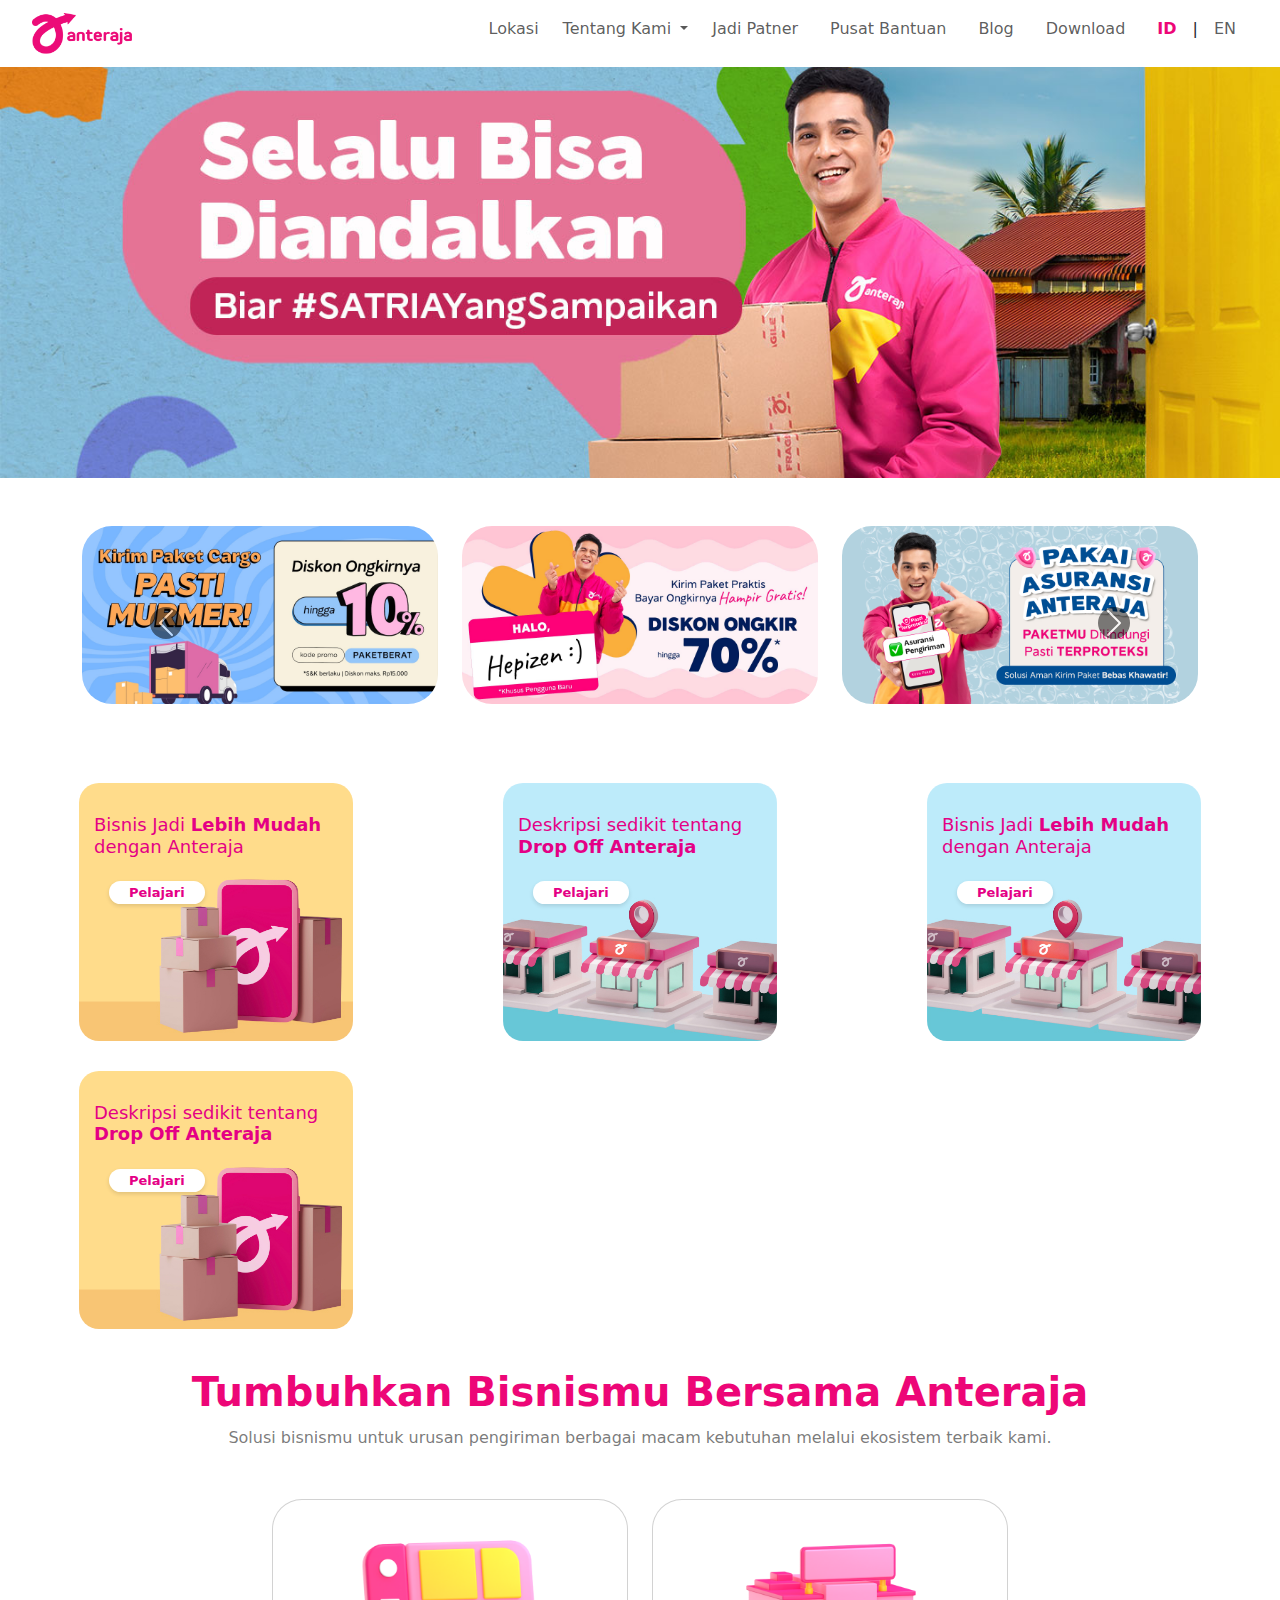
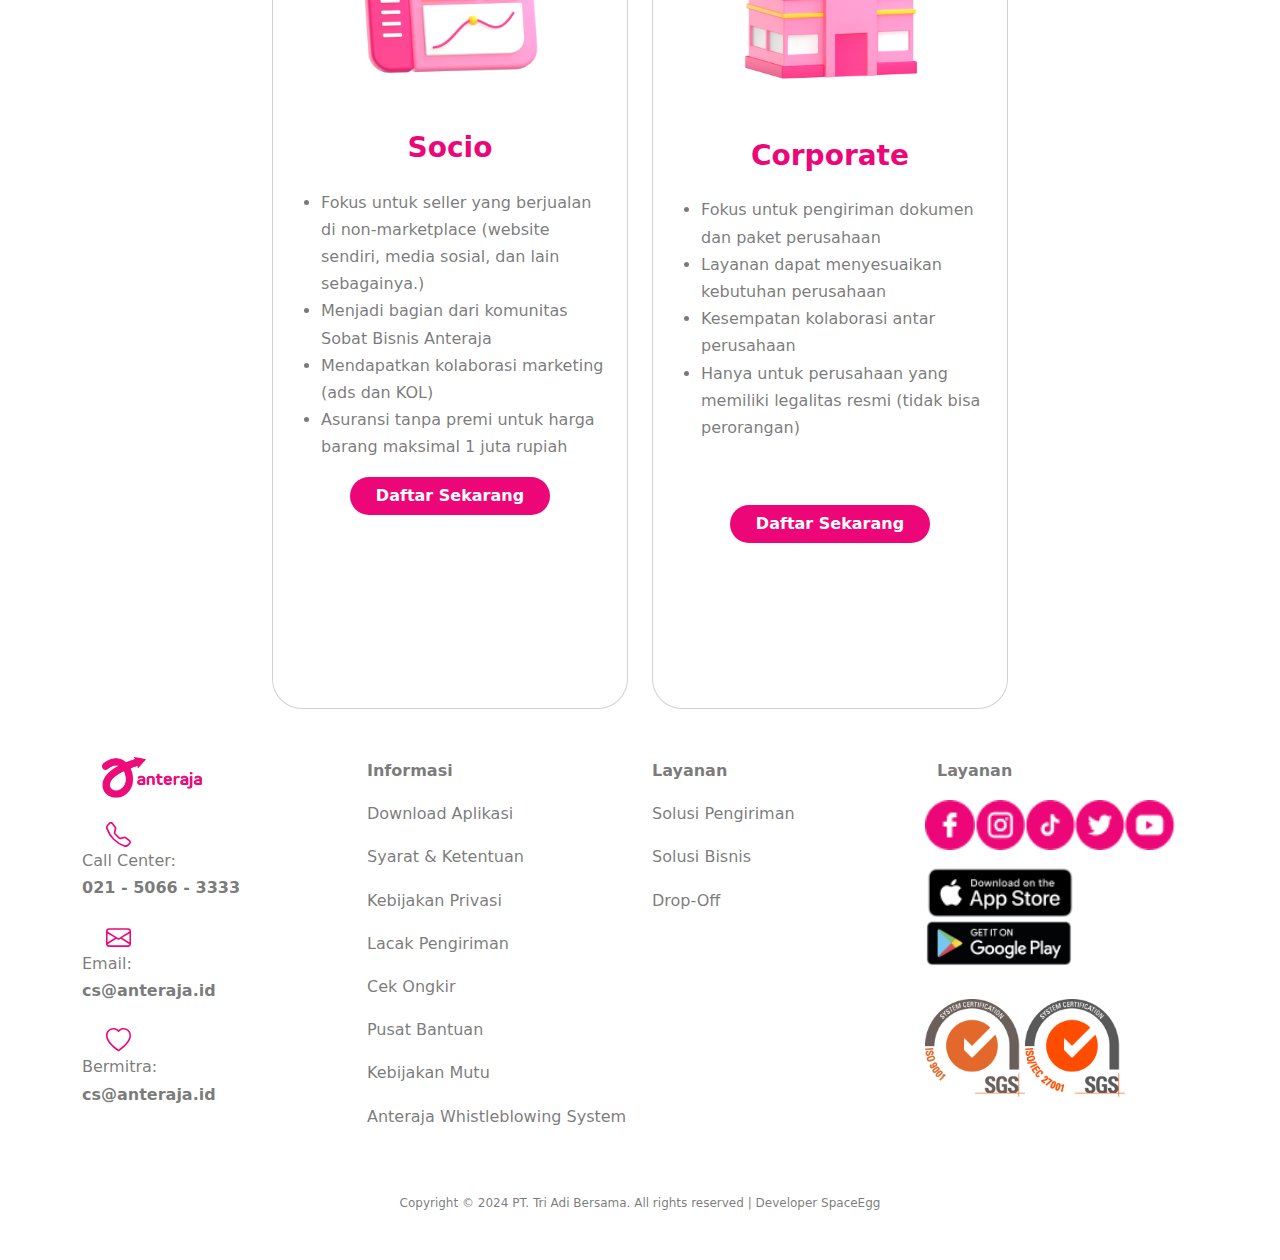
==== index.html @ 0267f09d "change position index.html" ====
<!DOCTYPE html>
<html lang="en">
  <head>
    <meta charset="UTF-8" />
    <meta name="viewport" content="width=device-width, initial-scale=1.0" />
    <link
      href="https://cdn.jsdelivr.net/npm/bootstrap@5.3.3/dist/css/bootstrap.min.css"
      rel="stylesheet"
      integrity="sha384-QWTKZyjpPEjISv5WaRU9OFeRpok6YctnYmDr5pNlyT2bRjXh0JMhjY6hW+ALEwIH"
      crossorigin="anonymous"
    />
    <link rel="stylesheet" type="text/css" href="../css/style.css" />
    <script
      src="https://cdn.jsdelivr.net/npm/@popperjs/core@2.11.8/dist/umd/popper.min.js"
      integrity="sha384-I7E8VVD/ismYTF4hNIPjVp/Zjvgyol6VFvRkX/vR+Vc4jQkC+hVqc2pM8ODewa9r"
      crossorigin="anonymous"
    ></script>
    <script
      src="https://cdn.jsdelivr.net/npm/bootstrap@5.3.3/dist/js/bootstrap.min.js"
      integrity="sha384-0pUGZvbkm6XF6gxjEnlmuGrJXVbNuzT9qBBavbLwCsOGabYfZo0T0to5eqruptLy"
      crossorigin="anonymous"
    ></script>
    <link rel="icon" href="../image/spaceegg.jpg" type="image/jpg" />
    <link rel="stylesheet" href="https://cdn.jsdelivr.net/npm/bootstrap-icons@1.11.3/font/bootstrap-icons.min.css">
    <title>Developer SpaceEgg | AnterAja</title>
  </head>
  <body>
    <!-- NAVBAR -->
    <nav
      class="navbar navbar-expand-lg fixed-top"
      style="background-color: white"
    >
      <div class="container-fluid">
        <a class="navbar-brand" href="#"
          ><img
            src="../image/logo-anteraja_2.png"
            style="width: 100px; margin-left: 20px"
        /></a>
        <button
          class="navbar-toggler"
          type="button"
          data-bs-toggle="offcanvas"
          data-bs-target="#offcanvasNavbar"
          aria-controls="offcanvasNavbar"
          aria-label="Toggle navigation"
        >
          <span class="navbar-toggler-icon"></span>
        </button>
        <div
          class="offcanvas offcanvas-end"
          tabindex="-1"
          id="offcanvasNavbar"
          aria-labelledby="offcanvasNavbarLabel"
        >
          <div class="offcanvas-header">
            <img src="../image/logo-anteraja.png" style="width: 130px" />
            <button
              type="button"
              class="btn-close"
              data-bs-dismiss="offcanvas"
              aria-label="Close"
            ></button>
          </div>
          <div class="offcanvas-body">
            <ul class="navbar-nav justify-content-end flex-grow-1 pe-3">
              <li class="nav-item">
                <a class="nav-link mx-lg-2" href="#">Lokasi</a>
              </li>
              <li class="nav-item dropdown">
                <a
                  class="nav-link dropdown-toggle"
                  href="#"
                  role="button"
                  data-bs-toggle="dropdown"
                  aria-expanded="false"
                >
                  Tentang Kami
                </a>
                <ul class="dropdown-menu">
                  <li><a class="dropdown-item" href="#">Profil</a></li>
                  <li><a class="dropdown-item" href="#">Karir</a></li>
                  <li><a class="dropdown-item" href="#">Pengiriman</a></li>
                  <li><a class="dropdown-item" href="#">Drop-Off</a></li>
                  <li><a class="dropdown-item" href="#">Solusi Bisnis</a></li>
                </ul>
              </li>
              <li class="nav-item">
                <a class="nav-link mx-lg-2" href="#">Jadi Patner</a>
              </li>
              <li class="nav-item">
                <a class="nav-link mx-lg-2" href="#">Pusat Bantuan</a>
              </li>
              <li class="nav-item">
                <a class="nav-link mx-lg-2" href="#">Blog</a>
              </li>
              <li class="nav-item">
                <a class="nav-link mx-lg-2" href="#">Download</a>
              </li>
              <li class="nav-item d-flex">
                <a class="nav-link mx-lg-2" href="#"><strong style="color: #ed0677;">ID</strong></a>
                <p style="margin-top: 8px">|</p>
                <a class="nav-link mx-lg-2" href="#">EN</a>
              </li>
            </ul>
          </div>
        </div>
      </div>
    </nav>
    <!-- CAROUSEL -->
    <section class="">
      <img
        src="../image/img-jumbotron.jpg"
        class="img-fluid img-jumbotron"
        style="width: 100%"
        alt="image-jumbotron"
      />
    </section>

    <section class="pt-5 pb-5">
      <div class="container">
        <div class="row">
          <div class="col-12">
            <div
              id="carouselExampleControls"
              class="carousel slide content-web"
              data-bs-ride="carousel"
            >
                <div class="carousel-inner">
                    <!-- SLIDER 1 -->
                    <div class="carousel-item active">
                    <div class="row">
                        <div class="col-md-4 mb-3">
                        <img
                            class="img-fluid"
                            style="border-radius: 30px"
                            alt="100%x280"
                            src="../image/img_carousel_1.jpg"
                        />
                        </div>
                        <div class="col-md-4 mb-3">
                        <img
                            class="img-fluid"
                            style="border-radius: 30px"
                            alt="100%x280"
                            src="../image/img_carousel_2.jpg"
                        />
                        </div>
                        <div class="col-md-4 mb-3">
                        <img
                            class="img-fluid"
                            style="border-radius: 30px"
                            alt="100%x280"
                            src="../image/img_carousel_3.jpg"
                        />
                        </div>
                    </div>
                    </div>
                    <!-- SLIDER 2 -->
                    <div class="carousel-item">
                    <div class="row">
                        <div class="col-md-4 mb-3">
                        <img
                            class="img-fluid"
                            style="border-radius: 30px"
                            alt="100%x280"
                            src="../image/img_carousel_4.jpg"
                        />
                        </div>
                        <div class="col-md-4 mb-3">
                        <img
                            class="img-fluid"
                            style="border-radius: 30px"
                            alt="100%x280"
                            src="../image/img_carousel_5.png"
                        />
                        </div>
                        <div class="col-md-4 mb-3">
                        <img
                            class="img-fluid"
                            style="border-radius: 30px"
                            alt="100%x280"
                            src="../image/img_carousel_6.png"
                        />
                        </div>
                    </div>
                    </div>
                    <!-- SLIDER 3 -->
                    <div class="carousel-item">
                    <div class="row">
                        <div class="col-md-4 mb-3">
                        <img
                            class="img-fluid"
                            style="border-radius: 30px"
                            alt="100%x280"
                            src="../image/img_carousel_1.jpg"
                        />
                        </div>
                        <div class="col-md-4 mb-3">
                        <img
                            class="img-fluid"
                            style="border-radius: 30px"
                            alt="100%x280"
                            src="../image/img_carousel_2.jpg"
                        />
                        </div>
                        <div class="col-md-4 mb-3">
                        <img
                            class="img-fluid"
                            style="border-radius: 30px"
                            alt="100%x280"
                            src="../image/img_carousel_3.jpg"
                        />
                        </div>
                    </div>
                    </div>

                </div>

                <!-- BUTTON PREV -->
                <button
                  class="carousel-control-prev"
                  type="button"
                  data-bs-target="#carouselExampleControls"
                  data-bs-slide="prev"
                >
                  <span
                    class="carousel-control-prev-icon"
                    aria-hidden="true"
                  ></span>
                  <span class="visually-hidden">Previous</span>
                </button>

                <!-- BUTTON -->
                <button
                  class="carousel-control-next"
                  type="button"
                  data-bs-target="#carouselExampleControls"
                  data-bs-slide="next"
                >
                  <span
                    class="carousel-control-next-icon"
                    aria-hidden="true"
                  ></span>
                  <span class="visually-hidden">Next</span>
                </button>
              </div>

            </div>
          </div>
        </div>
      </div>
    </section>

    <!-- LIST CARD -->
    <div class="container-list-card">
      <div class="list-card">
        <div class="list-card-body">
          <img src="..//image/cta-1.jpg" class="card-img" alt="Gambar 1" />
          <h5 class="list-title">
            Bisnis Jadi <span>Lebih Mudah</span> <br />dengan Anteraja
          </h5>
          <a href="#" class="list-link">Pelajari</a>
        </div>
      </div>

      <div class="list-card">
        <div class="list-card-body">
          <img src="..//image/cta-2.jpg" class="card-img" alt="Gambar 2" />
          <h5 class="list-title">
            Deskripsi sedikit tentang <span>Drop Off Anteraja</span>
          </h5>
          <a href="#" class="list-link">Pelajari</a>
        </div>
      </div>

      <div class="list-card">
        <div class="list-card-body">
          <img src="..//image/cta-2.jpg" class="card-img" alt="Gambar 2" />
          <h5 class="list-title">
            Bisnis Jadi <span>Lebih Mudah</span> <br />dengan Anteraja
          </h5>
          <a href="#" class="list-link">Pelajari</a>
        </div>
      </div>

      <div class="list-card">
        <div class="list-card-body">
          <img src="..//image/cta-1.jpg" class="card-img" alt="Gambar 1" />
          <h5 class="list-title">
            Deskripsi sedikit tentang <span>Drop Off Anteraja</span>
          </h5>
          <a href="#" class="list-link">Pelajari</a>
        </div>
      </div>
    </div>

    <section>
      <div class="my-4">
        <span class="text-center">
          <h1 class=" title">Tumbuhkan Bisnismu Bersama Anteraja</h1>
          <p class="paragraf">Solusi bisnismu untuk urusan pengiriman berbagai macam kebutuhan melalui ekosistem terbaik kami.</p>
        </span>
      </div>
    </section>

    
    <section>
      <div class="container">
        <div class="row justify-content-center">
          <div class="col-12 col-md-4">
            <div class="card my-4" style="width: 100%; border-radius: 30px; height: 90vh">
              <img src="../image/pwu-socio.png" class="card-img-top" alt="socio_image" style="width: 200px; margin: 2rem auto">
              <div class="card-body">
                <h3 class="card-title text-center title">Socio</h3>
                <p class="card-text mb-4">
                  <ul class="paragraf">
                    <li>Fokus untuk seller yang berjualan di non-marketplace (website sendiri, media sosial, dan lain sebagainya.)</li>
                    <li>Menjadi bagian dari komunitas Sobat Bisnis Anteraja</li>
                    <li>Mendapatkan kolaborasi marketing (ads dan KOL)</li>
                    <li>Asuransi tanpa premi untuk harga barang maksimal 1 juta rupiah</li>
                  </ul>
                </p>
                <div class="d-flex justify-content-center">
                  <a href="#" class="btn class-btn">Daftar Sekarang</a>
                </div>
              </div>
            </div>
          </div>
          <div class="col-12 col-md-4">
            <div class="card my-4" style="width: 100%; border-radius: 30px; height: 90vh">
              <img src="../image/pwu-corporate.png" class="card-img-top" alt="coorporate_image" style="width: 200px; margin: 2rem auto">
              <div class="card-body">
                <h3 class="card-title text-center title mb-4">Corporate</h3>
                <p class="card-text">
                  <ul class="paragraf">
                    <li>Fokus untuk pengiriman dokumen dan paket perusahaan</li>
                    <li>Layanan dapat menyesuaikan kebutuhan perusahaan</li>
                    <li>Kesempatan kolaborasi antar perusahaan</li>
                    <li>Hanya untuk perusahaan yang memiliki legalitas resmi (tidak bisa perorangan)</li>
                  </ul>
                </p>
                <div class="d-flex justify-content-center content-btn">
                  <a href="#" class="btn class-btn">Daftar Sekarang</a>
                </div>
              </div>
            </div>
          </div>
        </div>
      </div>
    </section>

    <!-- FOOTER -->
    <section>
      <div class="container my-4">
        <div class="row">
          <div class="col-12 col-md-3">
            <a class="navbar-brand" href="#"
            ><img
              src="../image/logo-anteraja_2.png"
              style="width: 100px; margin-left: 20px"
            /></a>
            <div class="row my-4">
              <div class="col-12 col-md-1 mx-4 my-auto">
                <svg xmlns="http://www.w3.org/2000/svg" style="color: #ed0677" width="25" height="25" fill="currentColor" class="bi bi-telephone" viewBox="0 0 16 16">
                  <path d="M3.654 1.328a.678.678 0 0 0-1.015-.063L1.605 2.3c-.483.484-.661 1.169-.45 1.77a17.6 17.6 0 0 0 4.168 6.608 17.6 17.6 0 0 0 6.608 4.168c.601.211 1.286.033 1.77-.45l1.034-1.034a.678.678 0 0 0-.063-1.015l-2.307-1.794a.68.68 0 0 0-.58-.122l-2.19.547a1.75 1.75 0 0 1-1.657-.459L5.482 8.062a1.75 1.75 0 0 1-.46-1.657l.548-2.19a.68.68 0 0 0-.122-.58zM1.884.511a1.745 1.745 0 0 1 2.612.163L6.29 2.98c.329.423.445.974.315 1.494l-.547 2.19a.68.68 0 0 0 .178.643l2.457 2.457a.68.68 0 0 0 .644.178l2.189-.547a1.75 1.75 0 0 1 1.494.315l2.306 1.794c.829.645.905 1.87.163 2.611l-1.034 1.034c-.74.74-1.846 1.065-2.877.702a18.6 18.6 0 0 1-7.01-4.42 18.6 18.6 0 0 1-4.42-7.009c-.362-1.03-.037-2.137.703-2.877z"/>
                </svg>
              </div>
              <div class="col-12 col-md-9">
                <span class="paragraf">Call Center:  <br> <strong>021 - 5066 - 3333</strong> </span>
              </div>
            </div>
  
            <div class="row my-4">
              <div class="col-12 col-md-1 mx-4 my-auto">
                <svg xmlns="http://www.w3.org/2000/svg" style="color: #ed0677" width="25" height="25" fill="currentColor" class="bi bi-envelope" viewBox="0 0 16 16">
                  <path d="M0 4a2 2 0 0 1 2-2h12a2 2 0 0 1 2 2v8a2 2 0 0 1-2 2H2a2 2 0 0 1-2-2zm2-1a1 1 0 0 0-1 1v.217l7 4.2 7-4.2V4a1 1 0 0 0-1-1zm13 2.383-4.708 2.825L15 11.105zm-.034 6.876-5.64-3.471L8 9.583l-1.326-.795-5.64 3.47A1 1 0 0 0 2 13h12a1 1 0 0 0 .966-.741M1 11.105l4.708-2.897L1 5.383z"/>
                </svg>
              </div>
              <div class="col-12 col-md-9">
                <span class="paragraf">Email:  <br> <strong>cs@anteraja.id</strong> </span>
              </div>
            </div>
  
            <div class="row my-4">
              <div class="col-12 col-md-1 mx-4 my-auto">
                <svg xmlns="http://www.w3.org/2000/svg" style="color: #ed0677" width="25" height="25" fill="currentColor" class="bi bi-heart" viewBox="0 0 16 16">
                  <path d="m8 2.748-.717-.737C5.6.281 2.514.878 1.4 3.053c-.523 1.023-.641 2.5.314 4.385.92 1.815 2.834 3.989 6.286 6.357 3.452-2.368 5.365-4.542 6.286-6.357.955-1.886.838-3.362.314-4.385C13.486.878 10.4.28 8.717 2.01zM8 15C-7.333 4.868 3.279-3.04 7.824 1.143q.09.083.176.171a3 3 0 0 1 .176-.17C12.72-3.042 23.333 4.867 8 15"/>
                </svg>
              </div>
              <div class="col-12 col-md-9">
                <span class="paragraf">Bermitra:  <br> <strong>cs@anteraja.id</strong> </span>
              </div>
            </div>
          </div>
          <div class="col-12 col-md-3">
            <div class="d-flex flex-column">
              <span class="paragraf mb-3"><strong>Informasi</strong></span>
              <span class="paragraf mb-3">Download Aplikasi</span>
              <span class="paragraf mb-3">Syarat & Ketentuan</span>
              <span class="paragraf mb-3">Kebijakan Privasi</span>
              <span class="paragraf mb-3">Lacak Pengiriman</span>
              <span class="paragraf mb-3">Cek Ongkir</span>
              <span class="paragraf mb-3">Pusat Bantuan</span>
              <span class="paragraf mb-3">Kebijakan Mutu</span>
              <span class="paragraf mb-3">Anteraja Whistleblowing System</span>
            </div>
          </div>
          <div class="col-12 col-md-3">
            <div class="d-flex flex-column">
              <span class="paragraf mb-3"><strong>Layanan</strong></span>
              <span class="paragraf mb-3">Solusi Pengiriman</span>
              <span class="paragraf mb-3">Solusi Bisnis</span>
              <span class="paragraf mb-3">Drop-Off</span>
            </div>
          </div>
          <div class="col-12 col-md-3">
            <div class="d-flex flex-column">
              <span class="paragraf mb-3"><strong>Layanan</strong></span>
              <div class="row justify-content-start">
                <img src="../image/footer-fb.png" class="m-0 p-0" alt="logo_fb" style="width: 50px;">
                <img src="../image/footer-ig.png" class="m-0 p-0" alt="logo_ig" style="width: 50px;">
                <img src="../image/footer-tiktok.png" class="m-0 p-0" alt="logo_tiktok" style="width: 50px;">
                <img src="../image/footer-twitter.png" class="m-0 p-0" alt="logo_twitter" style="width: 50px;">
                <img src="../image/footer-youtube.png" class="m-0 p-0" alt="logo_yt" style="width: 50px;">
              </div>
              <div class="row justify-content-evently my-3">
                <img src="../image/footer-appstore.png" class="m-0 p-0" alt="appstore" style="width: 150px;">
                <img src="../image/footer-playstore.png" class="m-0 p-0" alt="playstore" style="width: 150px;">
              </div>
              <div class="row justify-content-evently my-3">
                <img src="../image/iso_1.png" class="m-0 p-0" alt="iso_1" style="width: 100px;">
                <img src="../image/iso_2.png" class="m-0 p-0" alt="iso_2" style="width: 100px;">
              </div>
            </div>
          </div>
        </div>
      </div>

      <footer>
        <div style="margin: 3rem 0;">
          <p class="text-center" style="font-size: 12px; font-weight: 400; color: #21212199">Copyright &copy 2024 PT. Tri Adi Bersama. All rights reserved | Developer SpaceEgg</p>
        </div>
      </footer>
    </section>
  </body>
</html>
---- css/style.css ----
:root {
    --text-color: #e40085;
    --second-text-color: #b30068;
  }



/* Additional styling for the carousel buttons */
.carousel-control-prev-icon,
.carousel-control-next-icon {
  background-color: #000;
  border-radius: 50%;
  padding: 10px;
}


@media only screen and (max-width: 600px) {
  .content-inner {
    display: flex;
  }
}
  
  
  .navbar-toggler {
    border: none;
  }

  .container-list-card {
    display: flex;
    flex-wrap: wrap;
    justify-content: space-between;
    width: 90%;
    margin: auto;
  }
  
  .list-card {
    width: 19rem;
  }
  
  .list-card-body {
    border-radius: 20px;
    overflow: hidden;
    padding-bottom: 45%;
    margin-bottom: 40px;
    margin: 15px;
  }
  
  .list-card-body span {
    font-weight: bolder;
    color: var(--text-color);
  }
  
  .list-card-body a {
    text-decoration: none;
    font-weight: 600;
    margin-left: 30px;
    background-color: white;
    box-shadow: rgba(0, 0, 0, 0.2) 0 0px 0px 0px,
      rgba(0, 0, 0, 0.14) 0 0px 0px 0px, rgba(0, 0, 0, 0.12) 0 2px 4px 0px;
    padding: 4px 20px;
    border-radius: 20px;
    font-size: small;
    color: var(--text-color);
  }
  
  .list-card-body a:hover {
    color: var(--second-text-color);
    background-color: #f5f5f5;
  }
  
  .list-title {
      font-size: 18px;
    margin-top: -250px;
    padding: 15px;
    align-items: center;
    color: var(--text-color);
  }
  
/* RESPONSIVE MOBILE DEVICE */
/* @media (max-width: 600px) {
  .img-jumbotron {
    margin-top: 30rem;
  }
} */

/* css title */
.title {
  color: #ed0677;
  font-weight: 700;
  /* font-size: 2.5rem; */
}
.paragraf {
  font-size: 1rem;
  font-weight: 400;
  line-height: 1.7;
  color: #21212199;
}
.class-btn {
  background: #ed0677;
  color: #fff;
  font-weight: 700;
  width: 200px;
  border-radius: 30px;
}
.content-btn {
  margin-top: 4rem;
}

/* css list card two column */

@media only screen and (max-width: 600px) {
  .img-jumbotron {
    margin-top: 5rem;
  }
  .list-card {
    width: 25rem;
  }
  .content-btn {
    margin: 0;
  }
}
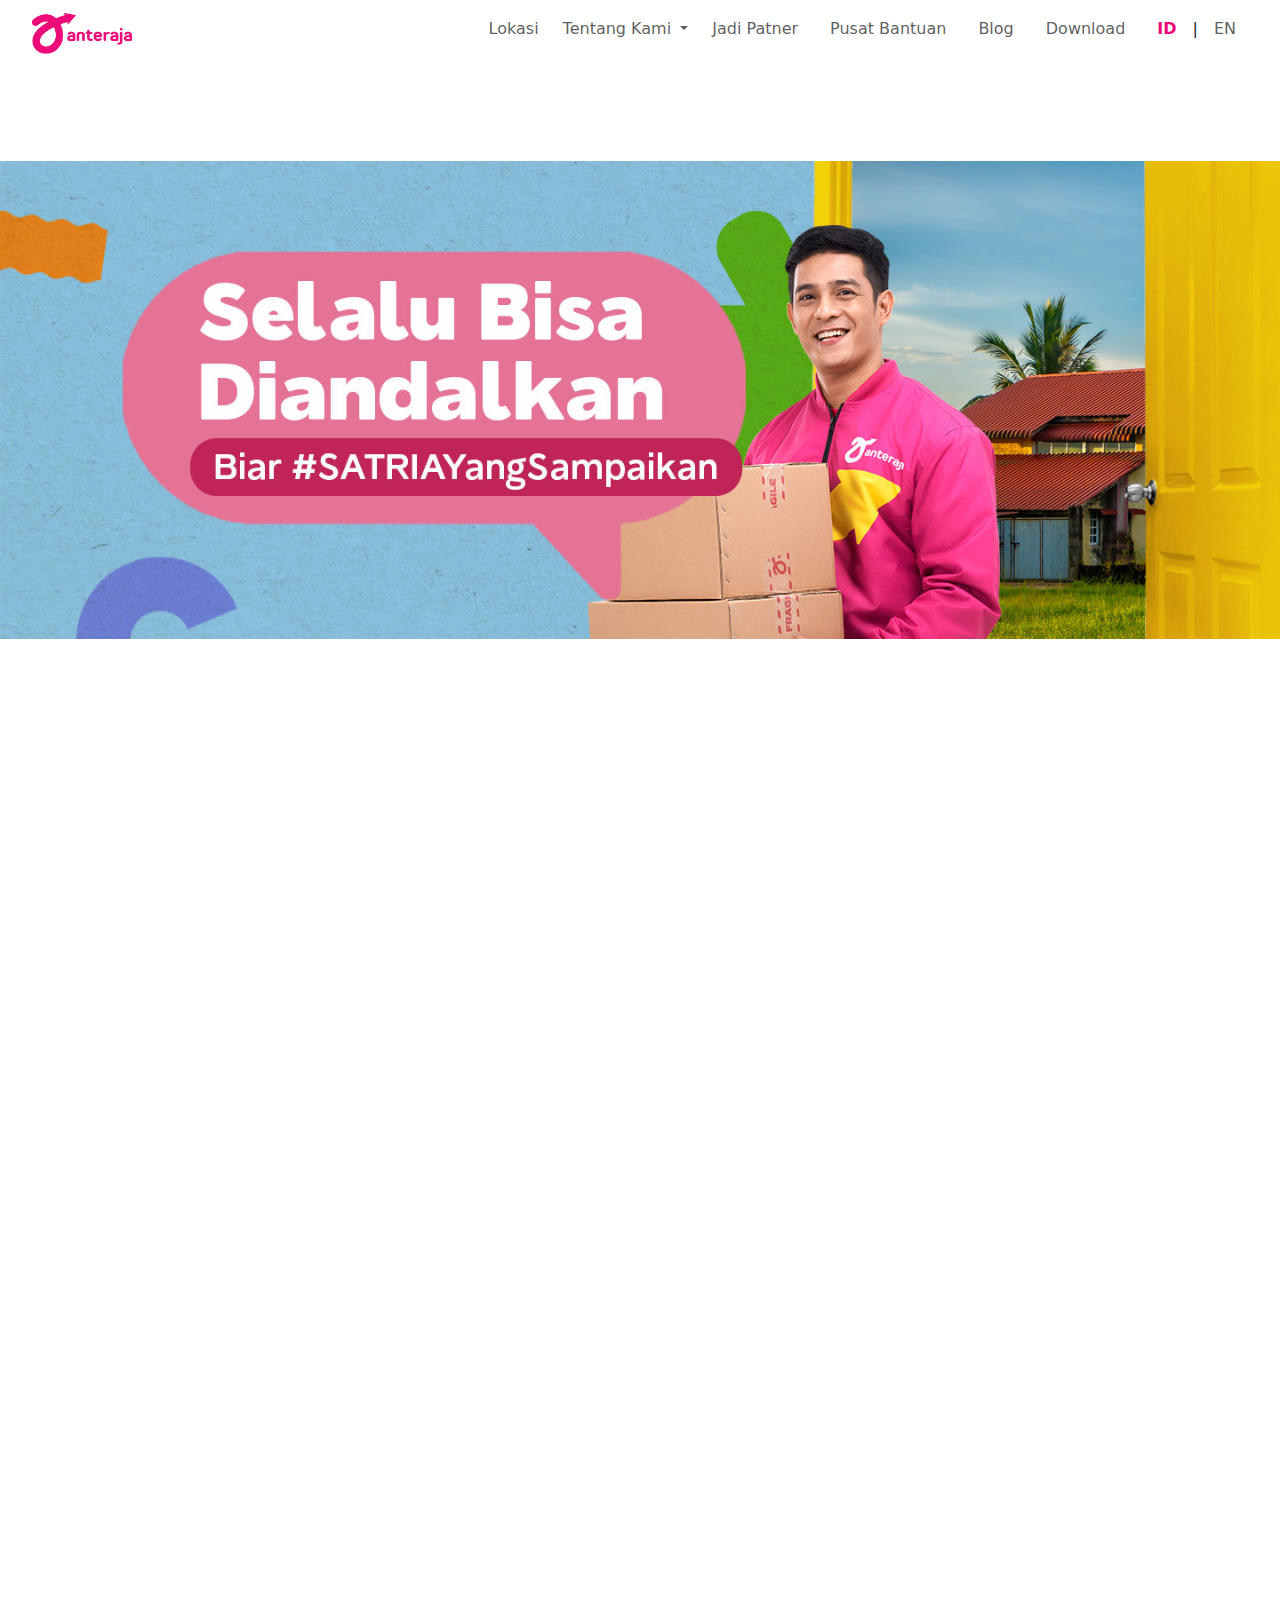
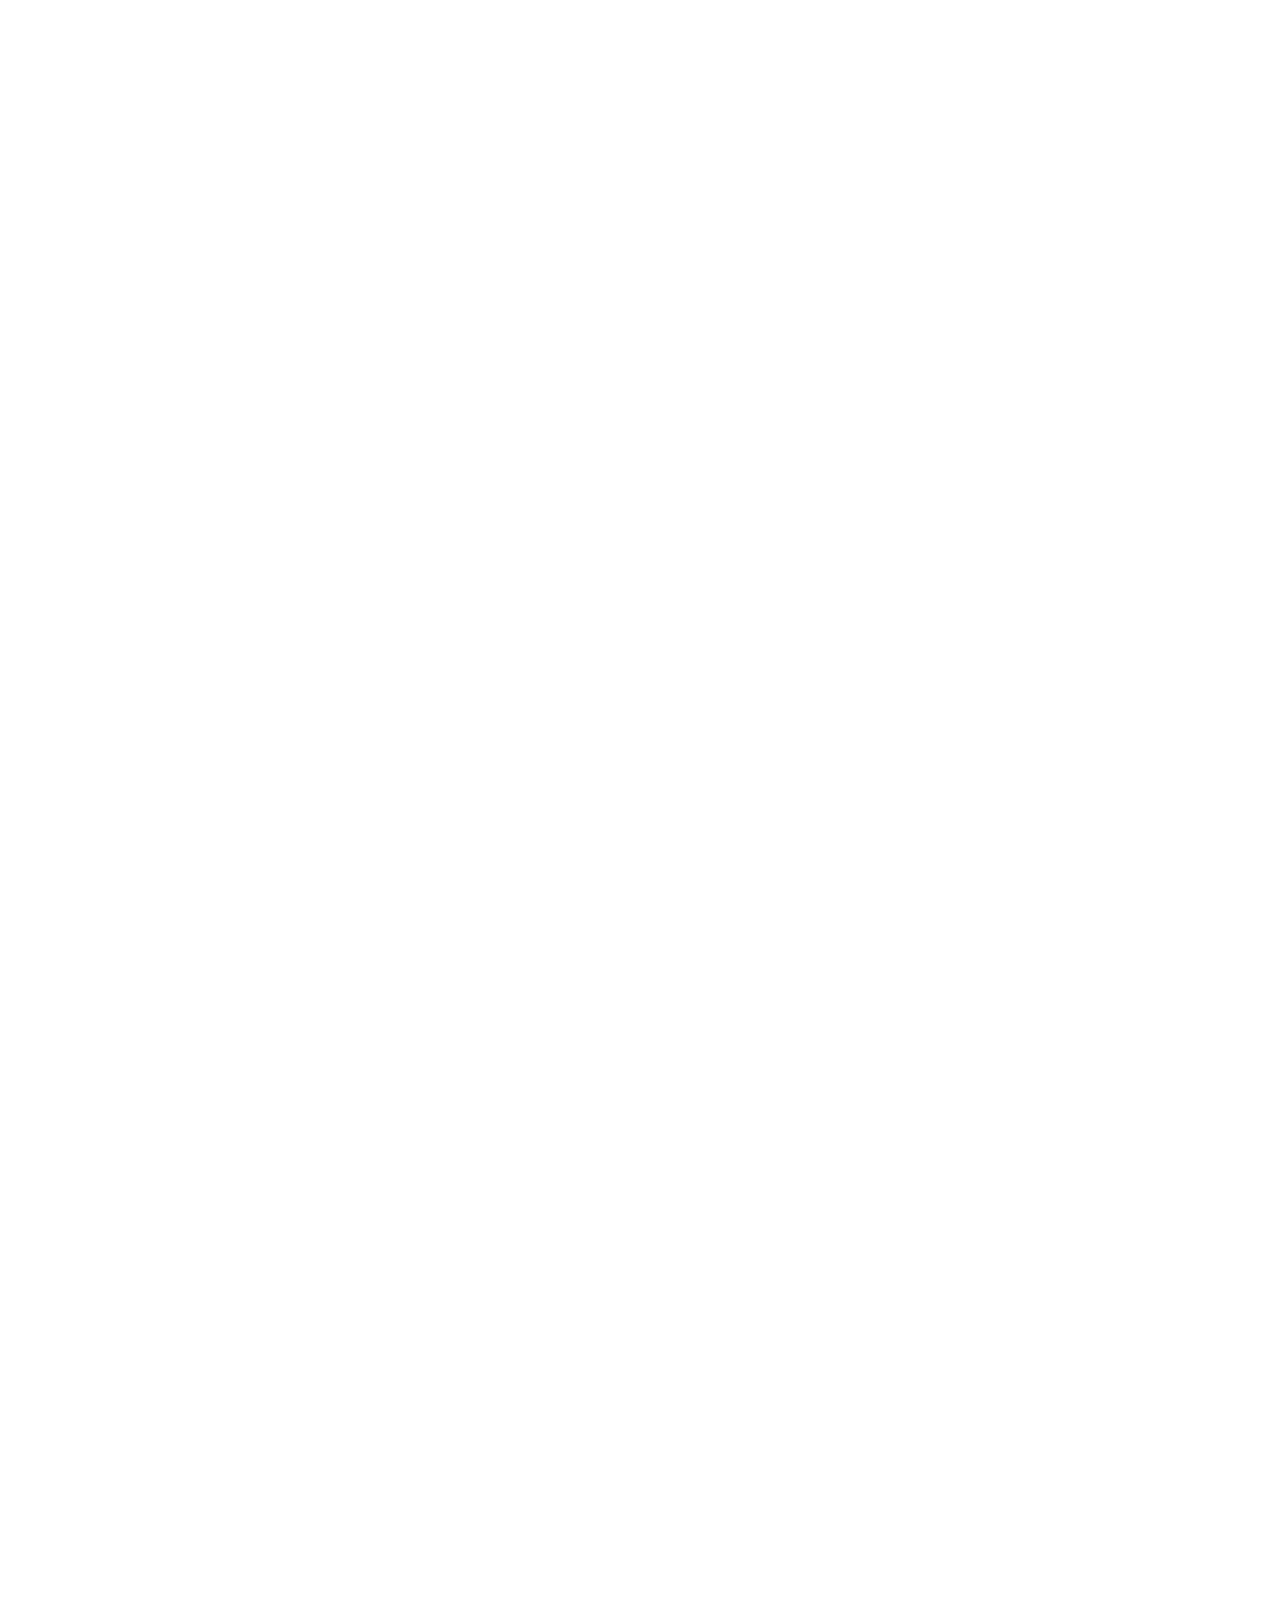
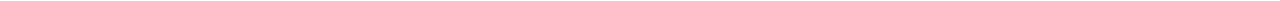
==== commit ef95d067: "added aos animation website" ====
--- a/index.html
+++ b/index.html
@@ -22,6 +22,8 @@
     ></script>
     <link rel="icon" href="../image/spaceegg.jpg" type="image/jpg" />
     <link rel="stylesheet" href="https://cdn.jsdelivr.net/npm/bootstrap-icons@1.11.3/font/bootstrap-icons.min.css">
+    <link href="https://unpkg.com/aos@2.3.1/dist/aos.css" rel="stylesheet">
+    <script src="https://unpkg.com/aos@2.3.1/dist/aos.js"></script>
     <title>Developer SpaceEgg | AnterAja</title>
   </head>
   <body>
@@ -111,15 +113,15 @@
       <img
         src="../image/img-jumbotron.jpg"
         class="img-fluid img-jumbotron"
-        style="width: 100%"
+        style="width: 100%; height: 800px; object-fit: contain;"
         alt="image-jumbotron"
       />
     </section>
 
-    <section class="pt-5 pb-5">
+    <section class="pt-3 pb-5">
       <div class="container">
         <div class="row">
-          <div class="col-12">
+          <div class="col-12" data-aos="fade-down" data-aos-duration="2000">
             <div
               id="carouselExampleControls"
               class="carousel slide content-web"
@@ -253,7 +255,9 @@
 
     <!-- LIST CARD -->
     <div class="container-list-card">
-      <div class="list-card">
+      <div class="list-card" data-aos="flip-left"
+      data-aos-easing="ease-out-cubic"
+      data-aos-duration="2000">
         <div class="list-card-body">
           <img src="..//image/cta-1.jpg" class="card-img" alt="Gambar 1" />
           <h5 class="list-title">
@@ -263,7 +267,9 @@
         </div>
       </div>
 
-      <div class="list-card">
+      <div class="list-card" data-aos="flip-left"
+      data-aos-easing="ease-out-cubic"
+      data-aos-duration="2000">
         <div class="list-card-body">
           <img src="..//image/cta-2.jpg" class="card-img" alt="Gambar 2" />
           <h5 class="list-title">
@@ -273,7 +279,9 @@
         </div>
       </div>
 
-      <div class="list-card">
+      <div class="list-card" data-aos="flip-left"
+      data-aos-easing="ease-out-cubic"
+      data-aos-duration="2000">
         <div class="list-card-body">
           <img src="..//image/cta-2.jpg" class="card-img" alt="Gambar 2" />
           <h5 class="list-title">
@@ -283,7 +291,11 @@
         </div>
       </div>
 
-      <div class="list-card">
+      <div 
+        class="list-card " 
+        data-aos="flip-left"
+        data-aos-easing="ease-out-cubic"
+        data-aos-duration="2000">
         <div class="list-card-body">
           <img src="..//image/cta-1.jpg" class="card-img" alt="Gambar 1" />
           <h5 class="list-title">
@@ -297,8 +309,8 @@
     <section>
       <div class="my-4">
         <span class="text-center">
-          <h1 class=" title">Tumbuhkan Bisnismu Bersama Anteraja</h1>
-          <p class="paragraf">Solusi bisnismu untuk urusan pengiriman berbagai macam kebutuhan melalui ekosistem terbaik kami.</p>
+          <h1 data-aos="fade-down" data-aos-duration="2000" class=" title">Tumbuhkan Bisnismu Bersama Anteraja</h1>
+          <p data-aos="fade-up" data-aos-duration="2000" class="paragraf">Solusi bisnismu untuk urusan pengiriman berbagai macam kebutuhan melalui ekosistem terbaik kami.</p>
         </span>
       </div>
     </section>
@@ -308,7 +320,7 @@
       <div class="container">
         <div class="row justify-content-center">
           <div class="col-12 col-md-4">
-            <div class="card my-4" style="width: 100%; border-radius: 30px; height: 90vh">
+            <div class="card my-4" data-aos="fade-right" data-aos-duration="2000" style="width: 100%; border-radius: 30px; height: 90vh">
               <img src="../image/pwu-socio.png" class="card-img-top" alt="socio_image" style="width: 200px; margin: 2rem auto">
               <div class="card-body">
                 <h3 class="card-title text-center title">Socio</h3>
@@ -327,7 +339,7 @@
             </div>
           </div>
           <div class="col-12 col-md-4">
-            <div class="card my-4" style="width: 100%; border-radius: 30px; height: 90vh">
+            <div class="card my-4" data-aos="fade-left" data-aos-duration="2000" style="width: 100%; border-radius: 30px; height: 90vh">
               <img src="../image/pwu-corporate.png" class="card-img-top" alt="coorporate_image" style="width: 200px; margin: 2rem auto">
               <div class="card-body">
                 <h3 class="card-title text-center title mb-4">Corporate</h3>
@@ -353,7 +365,7 @@
     <section>
       <div class="container my-4">
         <div class="row">
-          <div class="col-12 col-md-3">
+          <div class="col-12 col-md-3" data-aos="fade-right" data-aos-duration="2000">
             <a class="navbar-brand" href="#"
             ><img
               src="../image/logo-anteraja_2.png"
@@ -392,7 +404,7 @@
               </div>
             </div>
           </div>
-          <div class="col-12 col-md-3">
+          <div class="col-12 col-md-3" data-aos="fade-right" data-aos-duration="2000"3>
             <div class="d-flex flex-column">
               <span class="paragraf mb-3"><strong>Informasi</strong></span>
               <span class="paragraf mb-3">Download Aplikasi</span>
@@ -405,7 +417,7 @@
               <span class="paragraf mb-3">Anteraja Whistleblowing System</span>
             </div>
           </div>
-          <div class="col-12 col-md-3">
+          <div class="col-12 col-md-3" data-aos="fade-left" data-aos-duration="2000">
             <div class="d-flex flex-column">
               <span class="paragraf mb-3"><strong>Layanan</strong></span>
               <span class="paragraf mb-3">Solusi Pengiriman</span>
@@ -413,7 +425,7 @@
               <span class="paragraf mb-3">Drop-Off</span>
             </div>
           </div>
-          <div class="col-12 col-md-3">
+          <div class="col-12 col-md-3" data-aos="fade-left" data-aos-duration="2000">
             <div class="d-flex flex-column">
               <span class="paragraf mb-3"><strong>Layanan</strong></span>
               <div class="row justify-content-start">
@@ -438,9 +450,13 @@
 
       <footer>
         <div style="margin: 3rem 0;">
-          <p class="text-center" style="font-size: 12px; font-weight: 400; color: #21212199">Copyright &copy 2024 PT. Tri Adi Bersama. All rights reserved | Developer SpaceEgg</p>
+          <p data-aos="fade-up" data-aos-duration="2000" class="text-center" style="font-size: 12px; font-weight: 400; color: #21212199">Copyright &copy 2024 PT. Tri Adi Bersama. All rights reserved | Developer SpaceEgg</p>
         </div>
       </footer>
     </section>
+
+    <script>
+      AOS.init();
+    </script>
   </body>
 </html>
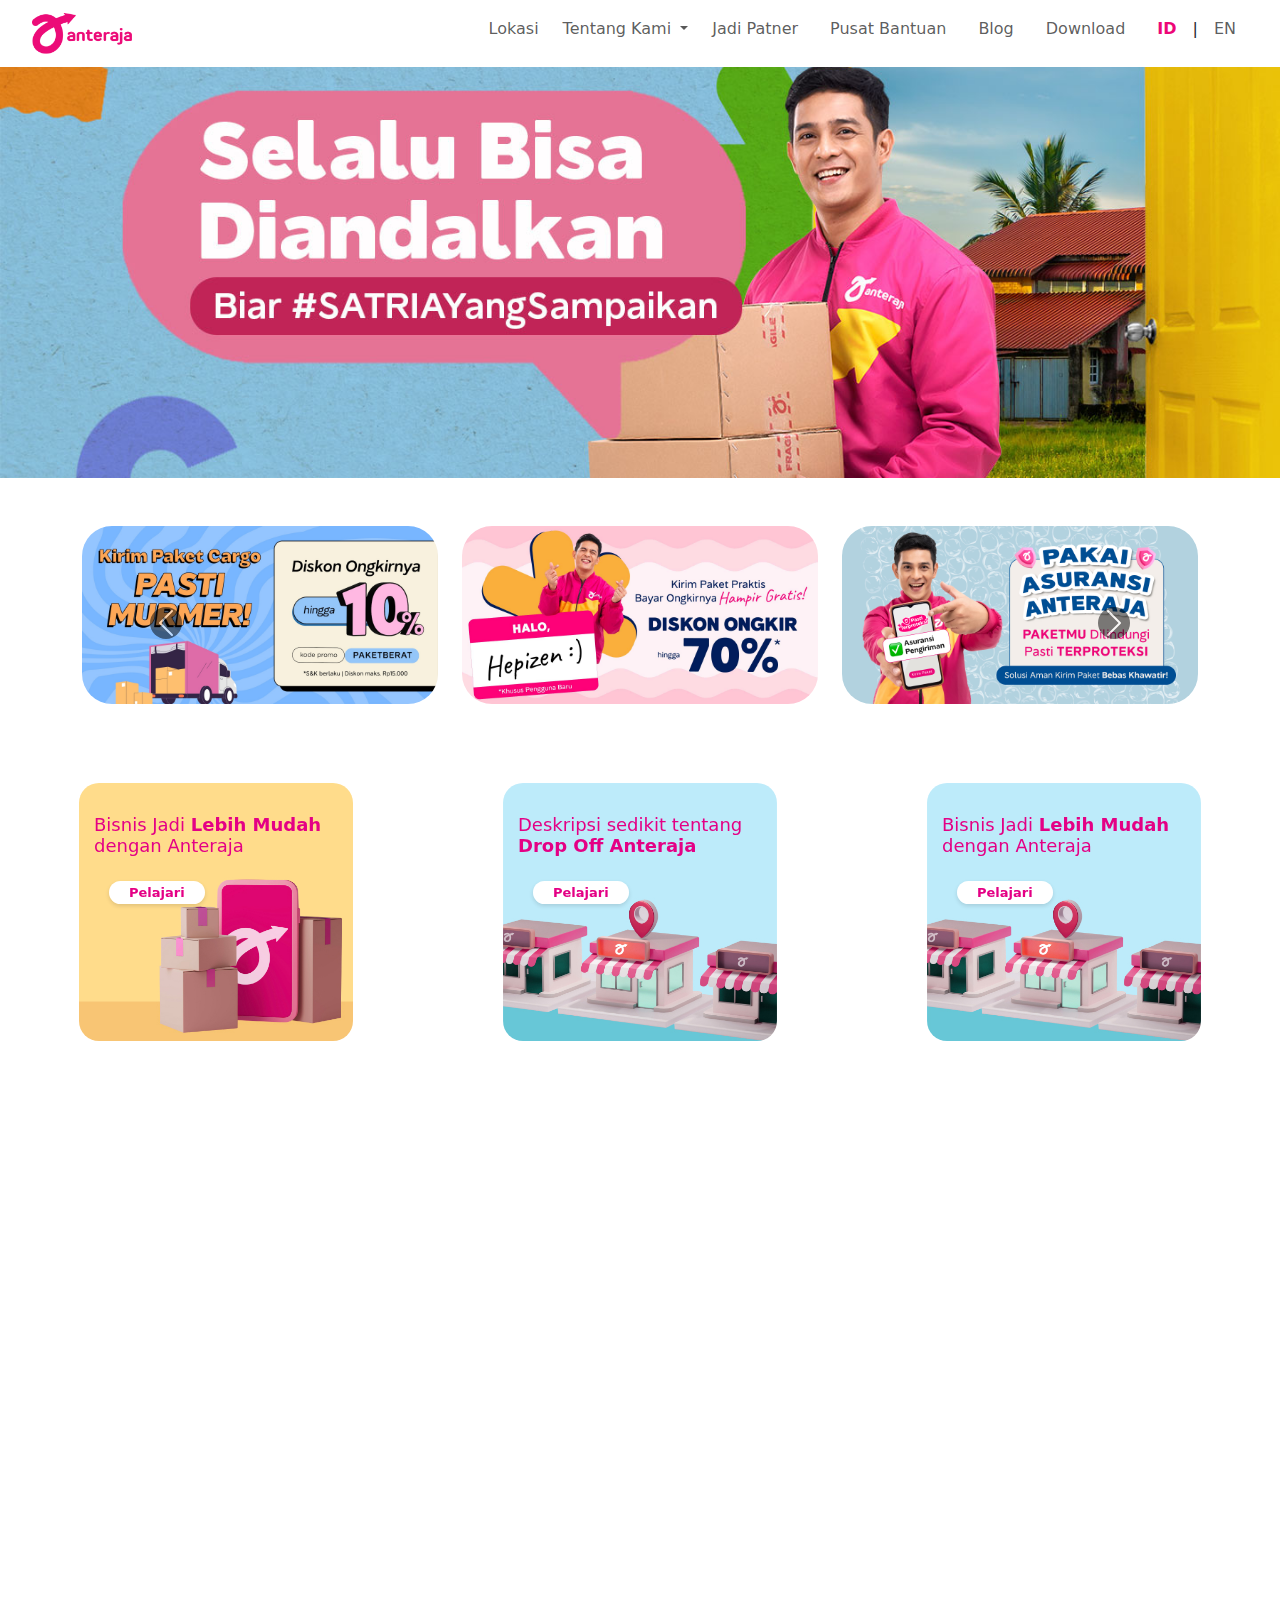
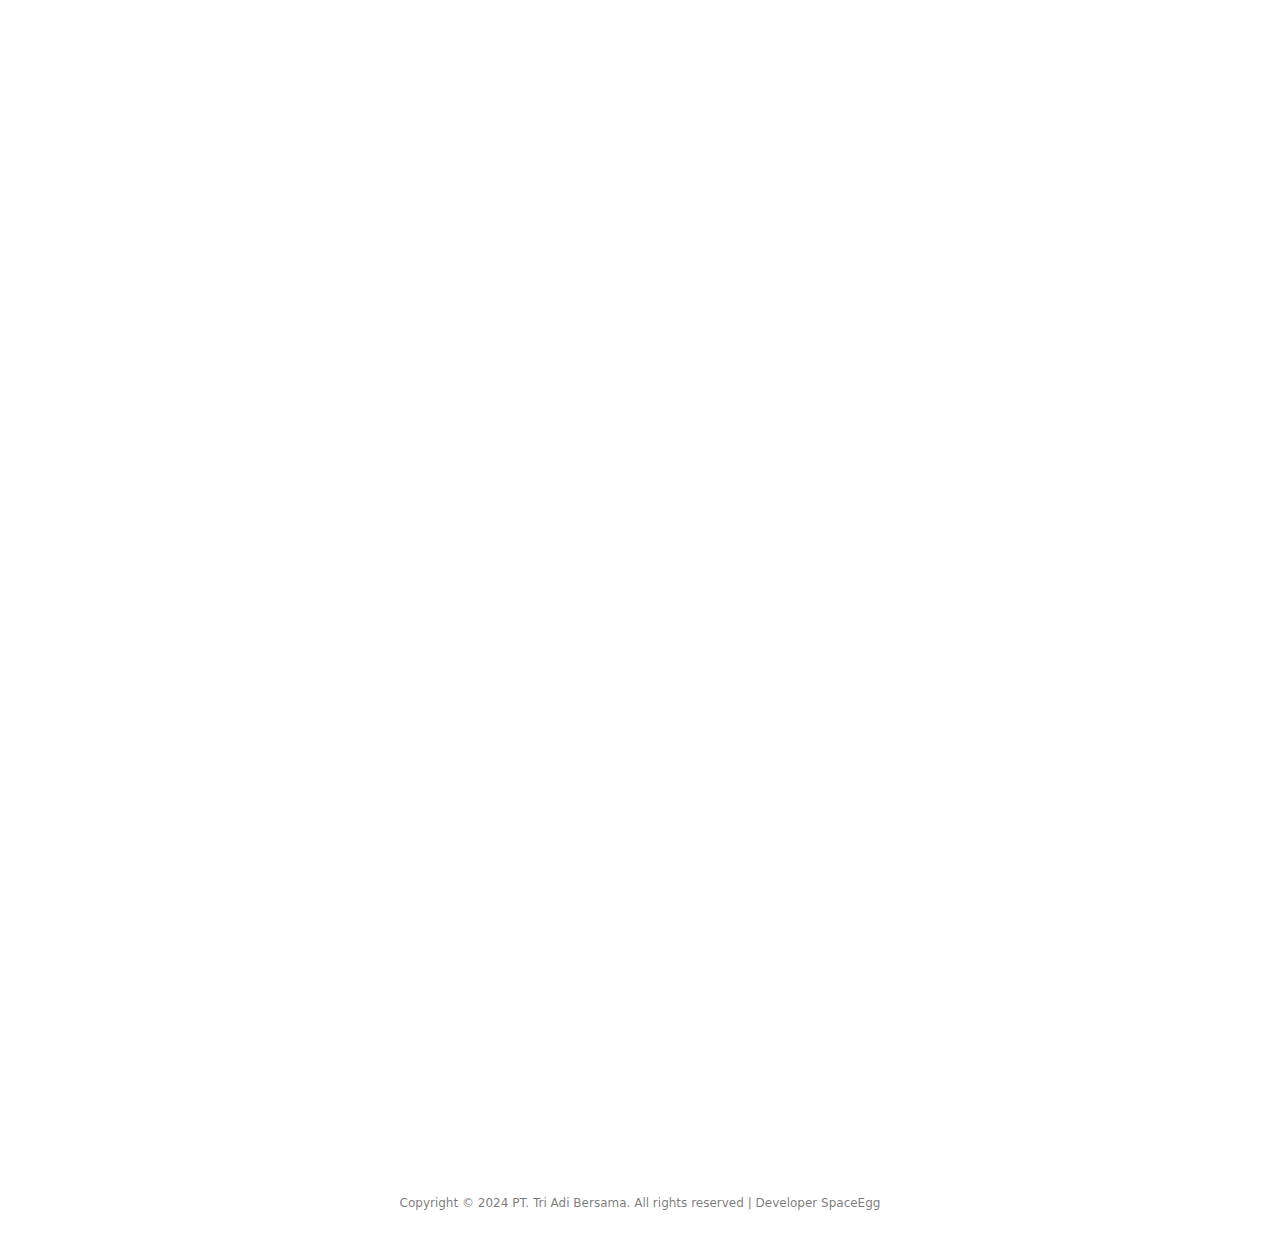
==== commit d342b22b: "done clean code" ====
--- a/index.html
+++ b/index.html
@@ -113,15 +113,15 @@
       <img
         src="../image/img-jumbotron.jpg"
         class="img-fluid img-jumbotron"
-        style="width: 100%; height: 800px; object-fit: contain;"
+        style="width: 100%; object-fit: contain"
         alt="image-jumbotron"
       />
     </section>
 
-    <section class="pt-3 pb-5">
+    <section class="pt-5 pb-5">
       <div class="container">
         <div class="row">
-          <div class="col-12" data-aos="fade-down" data-aos-duration="2000">
+          <div class="col-12">
             <div
               id="carouselExampleControls"
               class="carousel slide content-web"
@@ -450,7 +450,7 @@
 
       <footer>
         <div style="margin: 3rem 0;">
-          <p data-aos="fade-up" data-aos-duration="2000" class="text-center" style="font-size: 12px; font-weight: 400; color: #21212199">Copyright &copy 2024 PT. Tri Adi Bersama. All rights reserved | Developer SpaceEgg</p>
+          <p class="text-center" style="font-size: 12px; font-weight: 400; color: #21212199">Copyright &copy 2024 PT. Tri Adi Bersama. All rights reserved | Developer SpaceEgg</p>
         </div>
       </footer>
     </section>
